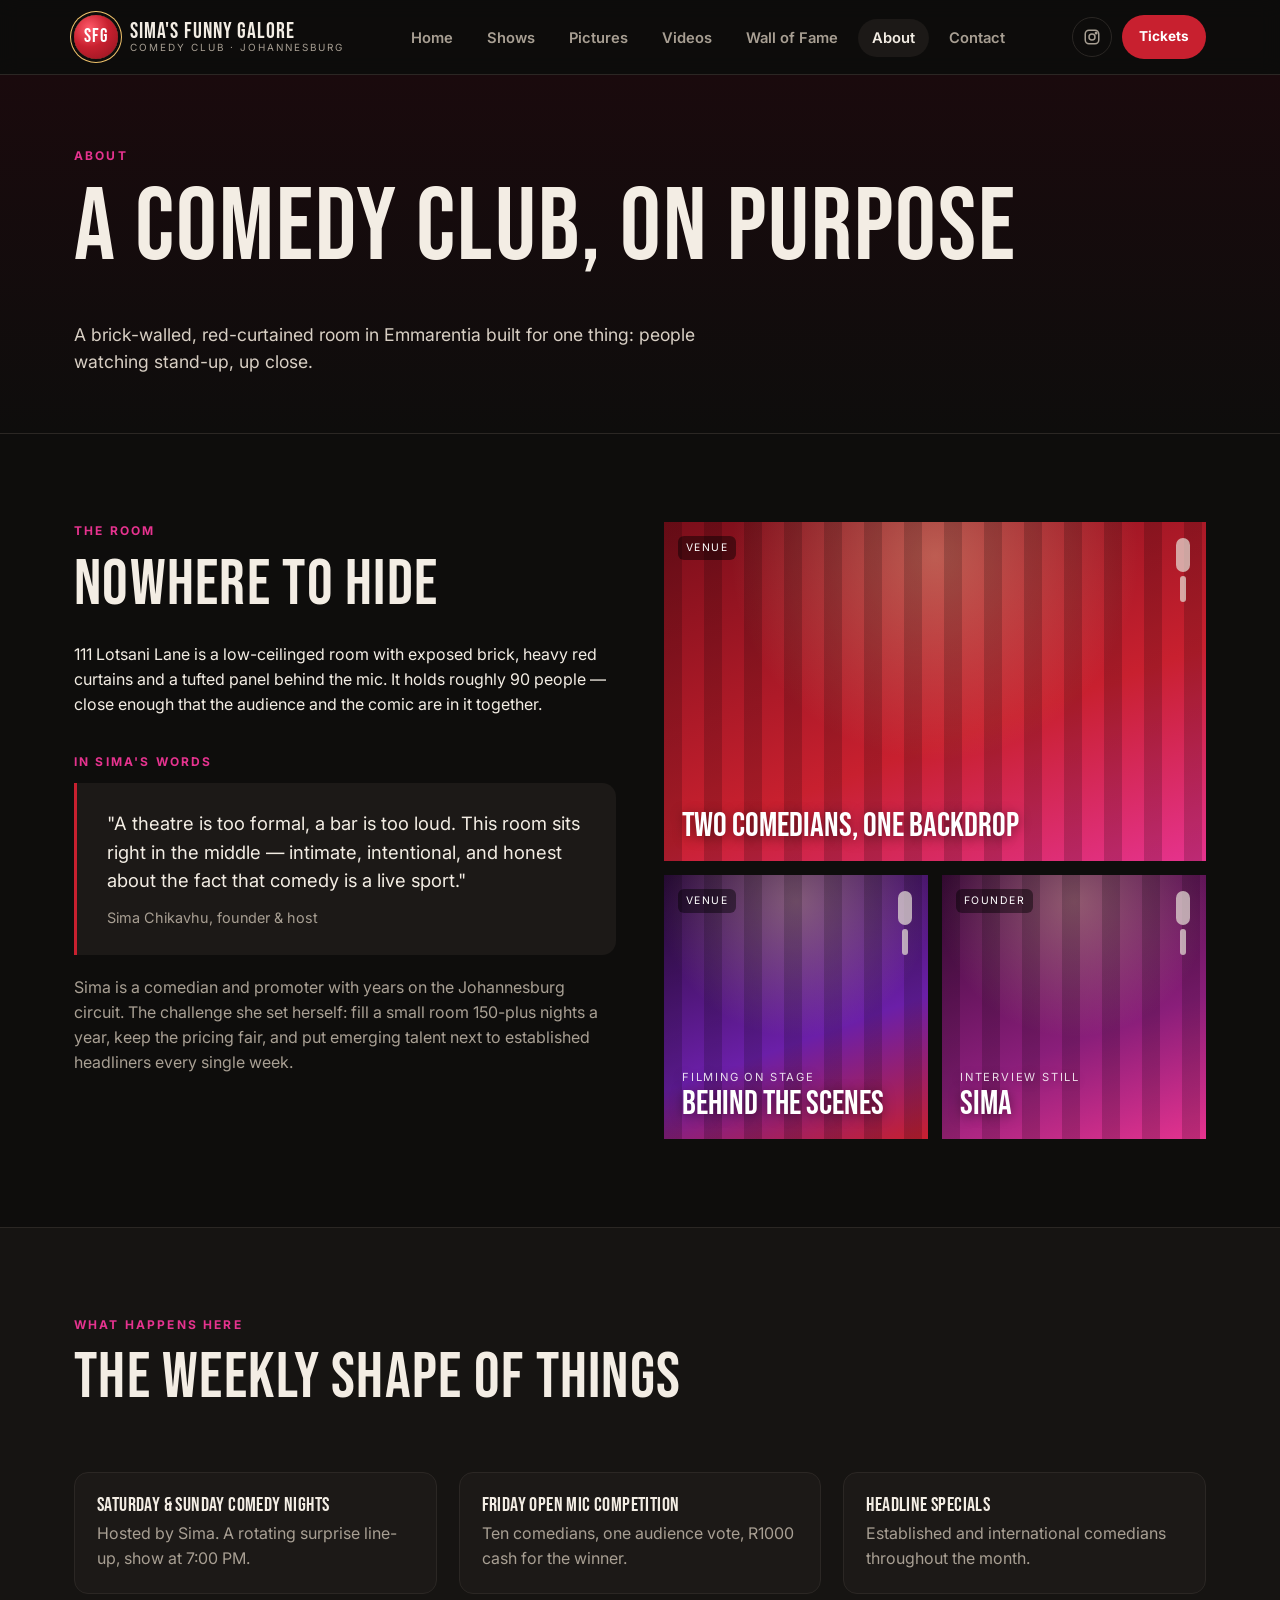
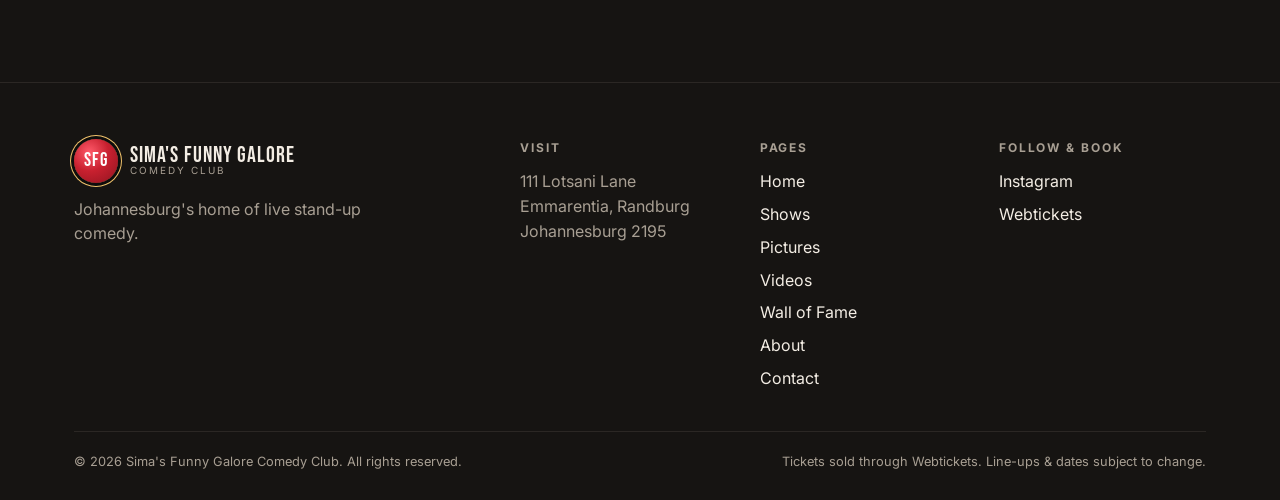
==== about.html @ 98b1e271 "Add About page for Sima's Funny Galore Comedy Club This file contains the HTML structure for the Abo" ====
<!doctype html>
<html lang="en">
<head>
<meta charset="utf-8">
<meta name="viewport" content="width=device-width,initial-scale=1">
<title>About — Funny Galore</title>
<meta name="description" content="The story of Sima&#x27;s Funny Galore Comedy Club in Emmarentia, Johannesburg.">
<meta name="theme-color" content="#0e0d0c">
<link rel="preconnect" href="https://fonts.googleapis.com">
<link href="https://fonts.googleapis.com/css2?family=Bebas+Neue&family=Inter:wght@400;600;700&display=swap" rel="stylesheet">
<link rel="stylesheet" href="styles.css">
<link rel="icon" href="favicon.svg" type="image/svg+xml">
</head>
<body>
<header class="site-header">
  <div class="wrap">
    <a class="brand" href="index.html"><span class="badge">SFG</span><span>Sima's Funny Galore<small>Comedy Club · Johannesburg</small></span></a>
    <nav class="main" id="nav"><ul><li><a href="index.html">Home</a></li><li><a href="shows.html">Shows</a></li><li><a href="pictures.html">Pictures</a></li><li><a href="videos.html">Videos</a></li><li><a href="wall-of-fame.html">Wall of Fame</a></li><li><a href="about.html" class=active>About</a></li><li><a href="contact.html">Contact</a></li></ul></nav>
    <div class="header-actions">
      <a class="icon-btn hide-mobile" href="https://www.instagram.com/simasfunnygalorecomedyclub/" target="_blank" rel="noopener" aria-label="Instagram">
        <svg width="18" height="18" viewBox="0 0 24 24" fill="none" stroke="currentColor" stroke-width="2"><rect x="3" y="3" width="18" height="18" rx="5"/><circle cx="12" cy="12" r="4"/><circle cx="17.5" cy="6.5" r="1" fill="currentColor"/></svg>
      </a>
      <a class="btn btn-red btn-sm" href="https://www.webtickets.co.za/" target="_blank" rel="noopener">Tickets</a>
      <button class="menu-toggle" aria-label="Menu" onclick="document.getElementById('nav').classList.toggle('open')">☰</button>
    </div>
  </div>
</header>
<main>
<div class="page-hero"><div class="wrap"><div class="eyebrow">About</div><h1>A comedy club, on purpose</h1><p>A brick-walled, red-curtained room in Emmarentia built for one thing: people watching stand-up, up close.</p></div></div>
<section>
  <div class="wrap two">
    <div>
      <div class="eyebrow">The room</div>
      <h2>Nowhere to hide</h2>
      <p>111 Lotsani Lane is a low-ceilinged room with exposed brick, heavy red curtains and a tufted panel behind the mic. It holds roughly 90 people — close enough that the audience and the comic are in it together.</p>
      <div class="eyebrow" style="margin-top:36px">In Sima's words</div>
      <blockquote>"A theatre is too formal, a bar is too loud. This room sits right in the middle — intimate, intentional, and honest about the fact that comedy is a live sport."<cite>Sima Chikavhu, founder &amp; host</cite></blockquote>
      <p class="muted" style="margin-top:20px">Sima is a comedian and promoter with years on the Johannesburg circuit. The challenge she set herself: fill a small room 150-plus nights a year, keep the pricing fair, and put emerging talent next to established headliners every single week.</p>
    </div>
    <div class="photo-stack">
      <div class="ph wide" style="--c1:#7a0e1a;--c2:#c8202f;--c3:#e6338f"><span class=tag>Venue</span><span class="mic"></span><div class="label">Two comedians, one backdrop</div></div>
      <div class="ph square" style="--c1:#2b0b3b;--c2:#6b1fa8;--c3:#c8202f"><span class=tag>Venue</span><span class="mic"></span><div class="label"><small>Filming on stage</small>Behind the scenes</div></div>
      <div class="ph square" style="--c1:#3b0a3a;--c2:#8a1e7a;--c3:#e6338f"><span class=tag>Founder</span><span class="mic"></span><div class="label"><small>Interview still</small>Sima</div></div>
    </div>
  </div>
</section>
<section style="background:var(--bg2);border-top:1px solid var(--line)">
  <div class="wrap">
    <div class="section-head"><div><div class="eyebrow">What happens here</div><h2>The weekly shape of things</h2></div></div>
    <div class="grid grid-3">
      <div class="info"><h3>Saturday &amp; Sunday Comedy Nights</h3><p>Hosted by Sima. A rotating surprise line-up, show at 7:00 PM.</p></div>
      <div class="info"><h3>Friday Open Mic Competition</h3><p>Ten comedians, one audience vote, R1000 cash for the winner.</p></div>
      <div class="info"><h3>Headline specials</h3><p>Established and international comedians throughout the month.</p></div>
    </div>
  </div>
</section>

</main>
<footer>
  <div class="wrap">
    <div class="foot-grid">
      <div>
        <a class="brand" href="index.html"><span class="badge">SFG</span><span>Sima's Funny Galore<small>Comedy Club</small></span></a>
        <p class="muted" style="margin-top:14px;max-width:340px">Johannesburg's home of live stand-up comedy.</p>
      </div>
      <div><h4>Visit</h4><p class="muted">111 Lotsani Lane<br>Emmarentia, Randburg<br>Johannesburg 2195</p></div>
      <div><h4>Pages</h4><ul><li><a href="index.html">Home</a></li><li><a href="shows.html">Shows</a></li><li><a href="pictures.html">Pictures</a></li><li><a href="videos.html">Videos</a></li><li><a href="wall-of-fame.html">Wall of Fame</a></li><li><a href="about.html">About</a></li><li><a href="contact.html">Contact</a></li></ul></div>
      <div><h4>Follow &amp; Book</h4><ul>
        <li><a href="https://www.instagram.com/simasfunnygalorecomedyclub/" target="_blank" rel="noopener">Instagram</a></li>
        <li><a href="https://www.webtickets.co.za/" target="_blank" rel="noopener">Webtickets</a></li>
      </ul></div>
    </div>
    <div class="foot-bottom">
      <span>© 2026 Sima's Funny Galore Comedy Club. All rights reserved.</span>
      <span>Tickets sold through Webtickets. Line-ups &amp; dates subject to change.</span>
    </div>
  </div>
</footer>
</body>
</html>
---- styles.css ----
:root{
  --bg:#0e0d0c;--bg2:#161412;--card:#1c1917;--line:#2b2724;
  --text:#f3ede4;--muted:#a89f93;--red:#c8202f;--red2:#8f1420;--magenta:#e6338f;--gold:#f0c26b;
  --radius:16px;--max:1180px;
}
*{box-sizing:border-box}
html{scroll-behavior:smooth}
body{margin:0;background:var(--bg);color:var(--text);font-family:Inter,system-ui,-apple-system,"Segoe UI",Roboto,sans-serif;line-height:1.55;-webkit-font-smoothing:antialiased}
a{color:inherit;text-decoration:none}
img{max-width:100%;display:block}
h1,h2,h3{font-family:"Bebas Neue","Oswald",Impact,"Arial Narrow",sans-serif;letter-spacing:.02em;line-height:1;margin:0 0 .4em;font-weight:400}
h1{font-size:clamp(3rem,8vw,6.5rem)}
h2{font-size:clamp(2.2rem,5vw,4rem)}
h3{font-size:1.7rem}
p{margin:0 0 1em}
.wrap{max-width:var(--max);margin:0 auto;padding:0 24px}
.eyebrow{color:var(--magenta);text-transform:uppercase;letter-spacing:.18em;font-size:.75rem;font-weight:700;margin-bottom:12px}
.muted{color:var(--muted)}
.btn{display:inline-flex;align-items:center;gap:8px;padding:14px 22px;border-radius:999px;font-weight:700;font-size:.95rem;border:1px solid transparent;transition:.2s;cursor:pointer}
.btn-red{background:var(--red);color:#fff}
.btn-red:hover{background:#e0303f;transform:translateY(-1px)}
.btn-ghost{border-color:#5a5048;color:var(--text)}
.btn-ghost:hover{border-color:var(--text)}
.btn-sm{padding:10px 16px;font-size:.85rem}

/* header */
.site-header{position:sticky;top:0;z-index:50;background:rgba(14,13,12,.85);backdrop-filter:blur(10px);border-bottom:1px solid var(--line)}
.site-header .wrap{display:flex;align-items:center;justify-content:space-between;height:74px;gap:16px}
.brand{display:flex;align-items:center;gap:12px;font-family:"Bebas Neue","Oswald",Impact,sans-serif;font-size:1.35rem;letter-spacing:.04em;line-height:1}
.brand small{display:block;font-family:Inter,sans-serif;font-size:.62rem;letter-spacing:.2em;color:var(--muted);text-transform:uppercase}
.badge{width:44px;height:44px;border-radius:50%;background:radial-gradient(circle at 35% 30%,#ff5a6a,var(--red) 45%,var(--red2) 100%);display:grid;place-items:center;font-family:"Bebas Neue",Impact,sans-serif;font-size:1.2rem;color:#fff;box-shadow:0 0 0 3px var(--bg),0 0 0 4px var(--gold);flex:none}
nav.main ul{display:flex;gap:6px;list-style:none;margin:0;padding:0}
nav.main a{padding:10px 14px;border-radius:999px;font-size:.92rem;color:var(--muted);font-weight:600}
nav.main a:hover,nav.main a.active{color:var(--text);background:var(--card)}
.header-actions{display:flex;align-items:center;gap:10px}
.icon-btn{width:40px;height:40px;border-radius:50%;border:1px solid var(--line);display:grid;place-items:center;color:var(--muted)}
.icon-btn:hover{color:var(--text);border-color:var(--text)}
.menu-toggle{display:none;background:none;border:1px solid var(--line);color:var(--text);border-radius:10px;padding:8px 10px;font-size:1.1rem}
@media(max-width:960px){
  nav.main{display:none;position:absolute;left:0;right:0;top:74px;background:var(--bg);border-bottom:1px solid var(--line);padding:12px 24px 20px}
  nav.main.open{display:block}
  nav.main ul{flex-direction:column}
  .menu-toggle{display:block}
  .hide-mobile{display:none}
}

/* hero */
.hero{position:relative;min-height:88vh;display:flex;align-items:flex-end;overflow:hidden;border-bottom:1px solid var(--line)}
.hero .wrap{position:relative;z-index:2;padding-top:80px;padding-bottom:80px}
.hero p.lead{font-size:1.2rem;max-width:640px;color:#e3dbd0}
.hero-actions{display:flex;gap:12px;flex-wrap:wrap;margin-top:24px}
.curtain{position:absolute;inset:0;z-index:0;
  background:
   linear-gradient(180deg,rgba(14,13,12,.15) 0%,rgba(14,13,12,.55) 55%,var(--bg) 100%),
   repeating-linear-gradient(90deg,#a3111f 0 34px,#6b0b16 34px 62px,#c11a2a 62px 96px,#7a0e1a 96px 120px);
}
.curtain:after{content:"";position:absolute;inset:0;background:radial-gradient(ellipse at 50% 20%,rgba(255,220,160,.28),transparent 55%)}
.stage-floor{position:absolute;left:0;right:0;bottom:0;height:34%;z-index:1;background:linear-gradient(180deg,transparent,rgba(14,13,12,.9))}
.spot{position:absolute;z-index:1;width:520px;height:520px;border-radius:50%;background:radial-gradient(circle,rgba(255,235,190,.35),transparent 60%);top:-120px;left:50%;transform:translateX(-50%)}

/* sections */
section{padding:88px 0}
section.tight{padding:56px 0}
.section-head{display:flex;justify-content:space-between;align-items:flex-end;gap:24px;margin-bottom:36px;flex-wrap:wrap}
.section-head p{max-width:560px;margin:0}
.grid{display:grid;gap:22px}
.grid-2{grid-template-columns:repeat(2,1fr)}
.grid-3{grid-template-columns:repeat(3,1fr)}
.grid-4{grid-template-columns:repeat(4,1fr)}
@media(max-width:900px){.grid-3,.grid-4{grid-template-columns:repeat(2,1fr)}}
@media(max-width:600px){.grid-2,.grid-3,.grid-4{grid-template-columns:1fr}}

.card{background:var(--card);border:1px solid var(--line);border-radius:var(--radius);overflow:hidden;display:flex;flex-direction:column;transition:.2s}
.card:hover{transform:translateY(-3px);border-color:#3d3631}
.card .body{padding:20px}
.card h3{margin-bottom:6px}
.meta{display:flex;flex-wrap:wrap;gap:10px 16px;font-size:.85rem;color:var(--muted);margin:8px 0 14px}
.meta b{color:var(--gold);font-weight:700}
.price{display:inline-block;background:var(--bg);border:1px solid var(--line);border-radius:8px;padding:3px 9px;font-weight:700;color:var(--text)}
.pill{display:inline-block;padding:4px 10px;border-radius:999px;background:var(--red2);color:#fff;font-size:.7rem;font-weight:700;letter-spacing:.12em;text-transform:uppercase}
.pill.magenta{background:var(--magenta)}
.pill.grey{background:#3a3431;color:#ddd}

/* placeholder art */
.ph{position:relative;aspect-ratio:4/5;display:flex;align-items:flex-end;padding:18px;color:#fff;overflow:hidden;
  background:linear-gradient(160deg,var(--c1,#7a0e1a),var(--c2,#c8202f) 60%,var(--c3,#e6338f))}
.ph.wide{aspect-ratio:16/10}
.ph.square{aspect-ratio:1}
.ph:before{content:"";position:absolute;inset:0;background:
  repeating-linear-gradient(90deg,rgba(0,0,0,.18) 0 18px,transparent 18px 40px),
  radial-gradient(circle at 50% 10%,rgba(255,225,170,.35),transparent 50%)}
.ph .label{position:relative;font-family:"Bebas Neue",Impact,sans-serif;font-size:2.1rem;line-height:.95;text-shadow:0 2px 12px rgba(0,0,0,.5)}
.ph .label small{display:block;font-family:Inter,sans-serif;font-size:.7rem;letter-spacing:.16em;text-transform:uppercase;opacity:.85;margin-bottom:6px}
.ph .tag{position:absolute;top:14px;left:14px;font-size:.65rem;letter-spacing:.14em;text-transform:uppercase;background:rgba(0,0,0,.45);padding:4px 8px;border-radius:6px}
.ph .mic{position:absolute;right:16px;top:16px;width:14px;height:34px;border-radius:7px;background:#e8e2d8;box-shadow:0 34px 0 -4px #e8e2d8;opacity:.7}

/* residency rows */
.residency{display:grid;grid-template-columns:1.1fr 1fr;gap:40px;align-items:center}
@media(max-width:900px){.residency{grid-template-columns:1fr}}
.residency-list{display:flex;flex-direction:column;gap:14px}
.res{display:grid;grid-template-columns:70px 1fr auto;gap:18px;align-items:center;padding:18px 20px;border:1px solid var(--line);border-radius:14px;background:var(--card)}
.res .day{font-family:"Bebas Neue",Impact,sans-serif;font-size:1.6rem;color:var(--magenta);line-height:1}
.res .day span{display:block;font-family:Inter,sans-serif;font-size:.65rem;letter-spacing:.14em;color:var(--muted)}
.res h3{font-size:1.35rem;margin-bottom:2px}
@media(max-width:600px){.res{grid-template-columns:60px 1fr}.res .btn{grid-column:2}}

/* story */
.story{display:grid;grid-template-columns:1fr 1fr;gap:48px;align-items:center}
@media(max-width:900px){.story{grid-template-columns:1fr}}
.photo-stack{display:grid;grid-template-columns:1fr 1fr;gap:14px}
.photo-stack .ph:first-child{grid-column:1/-1}

/* gallery */
.gallery{display:grid;grid-template-columns:repeat(4,1fr);gap:14px}
.gallery .ph{aspect-ratio:1;border-radius:12px}
.gallery .tall{grid-row:span 2}.gallery .tall.ph{aspect-ratio:auto}
.gallery .widecell{grid-column:span 2}.gallery .widecell.ph{aspect-ratio:auto}
@media(max-width:900px){.gallery{grid-template-columns:repeat(2,1fr)}}
.filters{display:flex;gap:8px;flex-wrap:wrap;margin-bottom:28px}
.filters button{background:var(--card);border:1px solid var(--line);color:var(--muted);padding:8px 16px;border-radius:999px;font-weight:600;cursor:pointer}
.filters button.active,.filters button:hover{color:var(--text);border-color:var(--magenta)}

/* videos */
.video{background:var(--card);border:1px solid var(--line);border-radius:var(--radius);overflow:hidden}
.video .frame{aspect-ratio:16/9;background:#000;position:relative}
.video .frame iframe{position:absolute;inset:0;width:100%;height:100%;border:0}
.video .frame .play{position:absolute;inset:0;display:grid;place-items:center;background:linear-gradient(160deg,#2a1114,#5c0d18 60%,#8f1420)}
.video .frame .play span{width:72px;height:72px;border-radius:50%;background:rgba(255,255,255,.92);display:grid;place-items:center;color:var(--red);font-size:1.6rem;padding-left:6px}
.video .body{padding:16px 18px}
.video h3{font-size:1.3rem;margin-bottom:4px}

/* wall of fame */
.fame{text-align:center}
.fame .ph{aspect-ratio:1;border-radius:50%;padding:0;justify-content:center;align-items:center;margin:0 auto 14px;width:100%;max-width:220px}
.fame .ph:before{display:none}
.fame .initials{font-family:"Bebas Neue",Impact,sans-serif;font-size:3.4rem;text-shadow:0 2px 10px rgba(0,0,0,.4)}
.fame h3{font-size:1.4rem;margin-bottom:2px}

/* about / contact */
.two{display:grid;grid-template-columns:1fr 1fr;gap:48px;align-items:start}
@media(max-width:900px){.two{grid-template-columns:1fr}}
.info-list{display:grid;gap:14px}
.info{padding:22px;border:1px solid var(--line);border-radius:14px;background:var(--card)}
.info h3{font-size:1.25rem;margin-bottom:6px}
.info p{margin:0;color:var(--muted)}
.info a.link{color:var(--magenta);font-weight:600}
.map{border-radius:var(--radius);overflow:hidden;border:1px solid var(--line);aspect-ratio:4/3;background:var(--card)}
.map iframe{width:100%;height:100%;border:0;filter:grayscale(.3) contrast(1.05)}
form.contact{display:grid;gap:14px}
form.contact label{display:grid;gap:6px;font-size:.85rem;color:var(--muted);font-weight:600}
form.contact input,form.contact textarea,form.contact select{background:var(--bg);border:1px solid var(--line);color:var(--text);padding:12px 14px;border-radius:10px;font:inherit}
form.contact input:focus,form.contact textarea:focus{outline:none;border-color:var(--magenta)}
.notice{border-left:3px solid var(--magenta);padding:14px 18px;background:var(--card);border-radius:0 12px 12px 0;color:var(--muted)}
ul.checks{list-style:none;padding:0;margin:0;display:grid;gap:10px}
ul.checks li{padding-left:26px;position:relative;color:var(--muted)}
ul.checks li:before{content:"✓";position:absolute;left:0;color:var(--magenta);font-weight:700}
blockquote{margin:0;padding:26px 30px;border-left:3px solid var(--red);background:var(--card);border-radius:0 14px 14px 0;font-size:1.15rem}
blockquote cite{display:block;margin-top:12px;font-style:normal;color:var(--muted);font-size:.9rem}

/* page hero (inner pages) */
.page-hero{padding:72px 0 40px;border-bottom:1px solid var(--line);background:linear-gradient(180deg,#1a0a0d,var(--bg))}
.page-hero p{max-width:640px;font-size:1.1rem;color:#d8cfc4}

/* CTA band */
.band{background:linear-gradient(90deg,var(--red2),var(--red) 60%,var(--magenta));padding:64px 0;text-align:center}
.band h2{color:#fff}
.band p{color:#ffe1e8;max-width:600px;margin:0 auto 24px}
.band .btn-ghost{border-color:#fff;color:#fff}

/* footer */
footer{border-top:1px solid var(--line);padding:56px 0 28px;background:var(--bg2)}
.foot-grid{display:grid;grid-template-columns:2fr 1fr 1fr 1fr;gap:32px}
@media(max-width:900px){.foot-grid{grid-template-columns:1fr 1fr}}
@media(max-width:600px){.foot-grid{grid-template-columns:1fr}}
footer h4{margin:0 0 12px;font-size:.75rem;letter-spacing:.16em;text-transform:uppercase;color:var(--muted)}
footer ul{list-style:none;margin:0;padding:0;display:grid;gap:8px}
footer a:hover{color:var(--magenta)}
.foot-bottom{margin-top:40px;padding-top:20px;border-top:1px solid var(--line);display:flex;justify-content:space-between;gap:12px;flex-wrap:wrap;font-size:.8rem;color:var(--muted)}
.sr{position:absolute;width:1px;height:1px;overflow:hidden;clip:rect(0 0 0 0)}
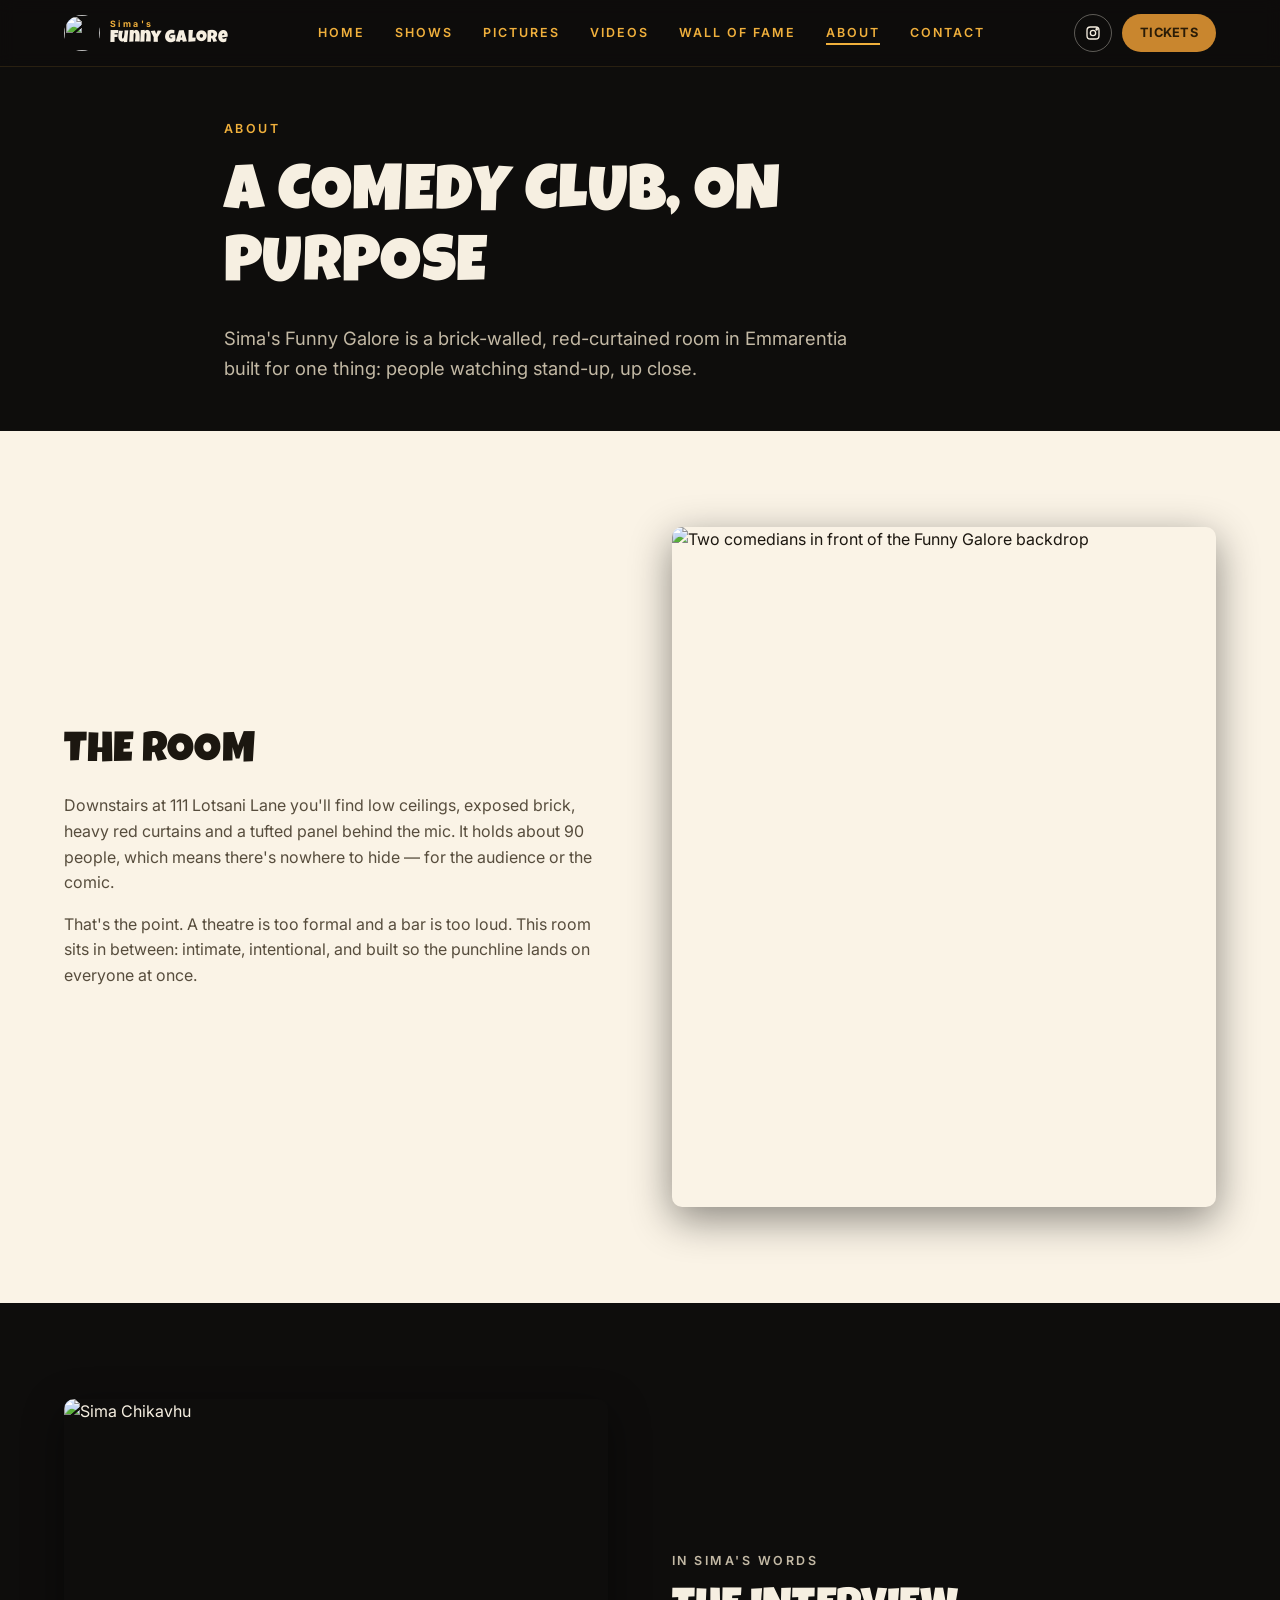
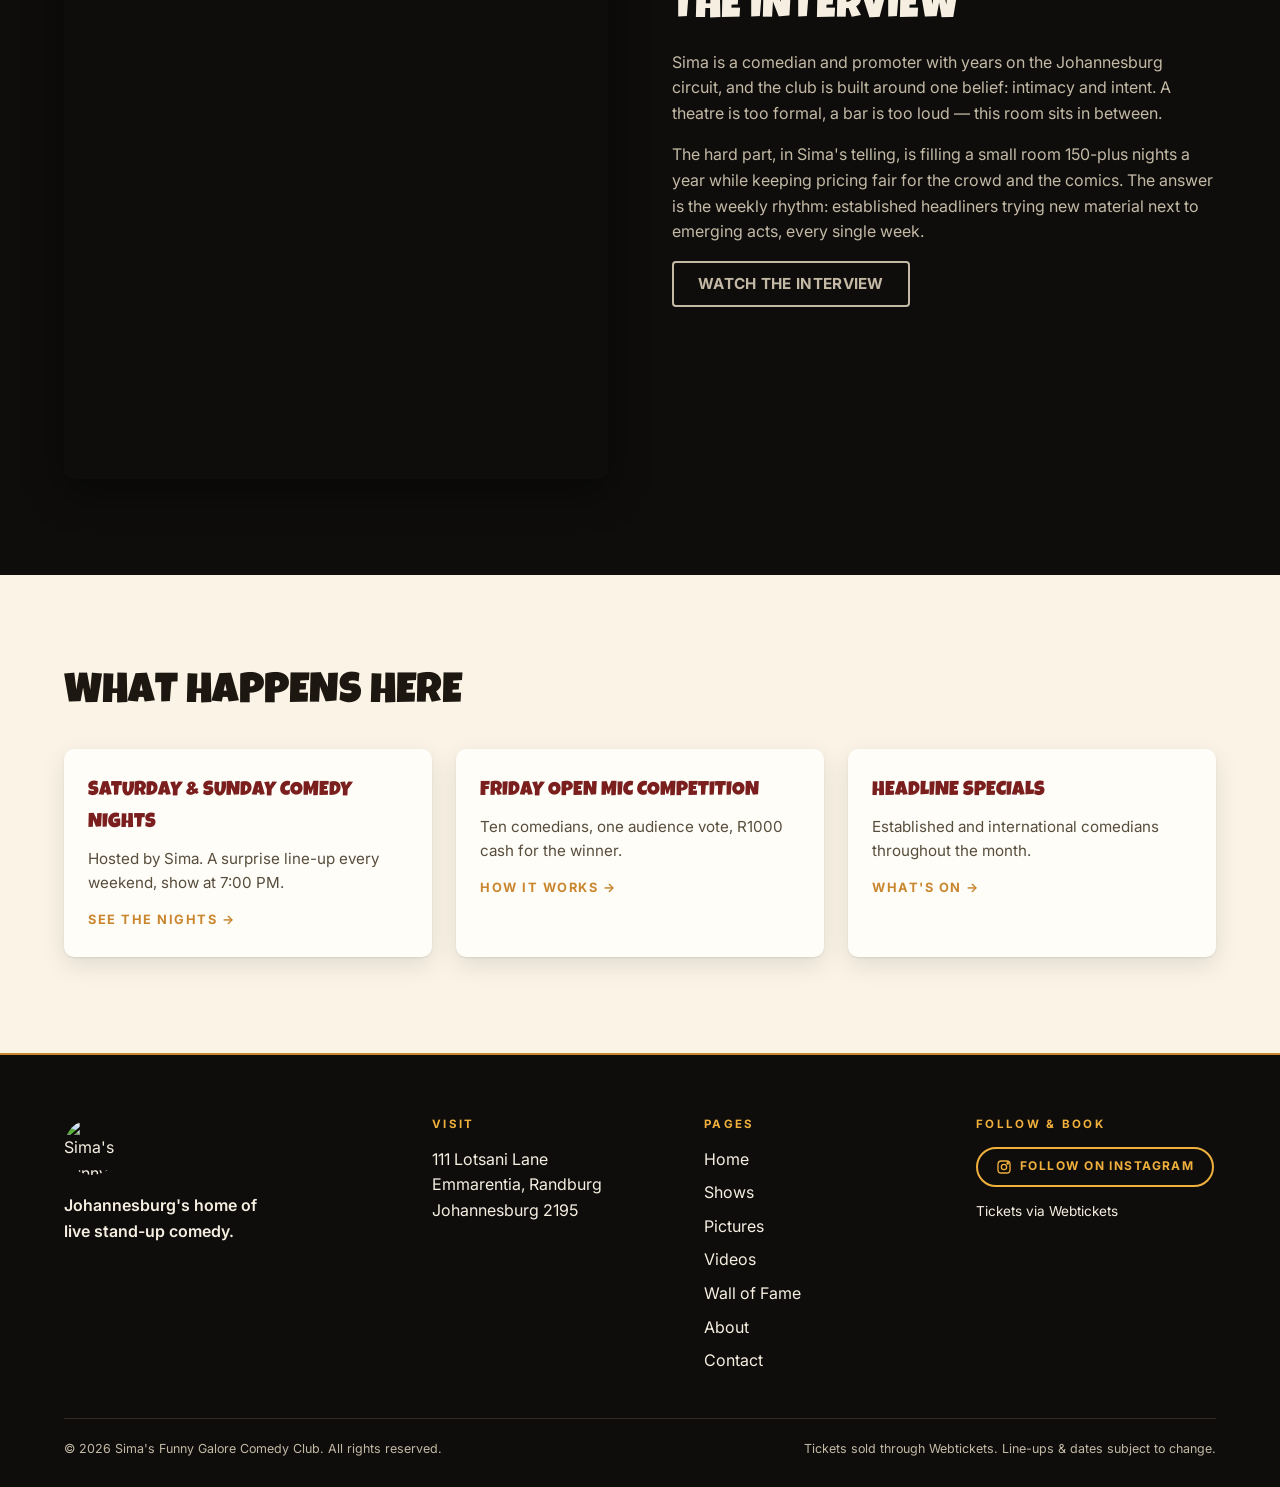
==== commit afb842b7: "Update about.html" ====
--- a/about.html
+++ b/about.html
@@ -4,77 +4,70 @@
 <meta charset="utf-8">
 <meta name="viewport" content="width=device-width,initial-scale=1">
 <title>About — Funny Galore</title>
-<meta name="description" content="The story of Sima&#x27;s Funny Galore Comedy Club in Emmarentia, Johannesburg.">
+<meta name="description" content="The story of Sima's Funny Galore Comedy Club, Emmarentia, Johannesburg.">
 <meta name="theme-color" content="#0e0d0c">
-<link rel="preconnect" href="https://fonts.googleapis.com">
-<link href="https://fonts.googleapis.com/css2?family=Bebas+Neue&family=Inter:wght@400;600;700&display=swap" rel="stylesheet">
+<link rel="icon" href="https://magenta-marten-362724.hostingersite.com/_astro/logo-badge.Dc95VE8l_Z24cxw.webp">
+<link rel="preconnect" href="https://fonts.googleapis.com"><link rel="preconnect" href="https://fonts.gstatic.com" crossorigin>
+<link href="https://fonts.googleapis.com/css2?family=Luckiest+Guy&family=Playfair+Display:ital,wght@0,600;0,700;1,600&family=Inter:wght@400;600;700&display=swap" rel="stylesheet">
 <link rel="stylesheet" href="styles.css">
-<link rel="icon" href="favicon.svg" type="image/svg+xml">
 </head>
 <body>
-<header class="site-header">
-  <div class="wrap">
-    <a class="brand" href="index.html"><span class="badge">SFG</span><span>Sima's Funny Galore<small>Comedy Club · Johannesburg</small></span></a>
-    <nav class="main" id="nav"><ul><li><a href="index.html">Home</a></li><li><a href="shows.html">Shows</a></li><li><a href="pictures.html">Pictures</a></li><li><a href="videos.html">Videos</a></li><li><a href="wall-of-fame.html">Wall of Fame</a></li><li><a href="about.html" class=active>About</a></li><li><a href="contact.html">Contact</a></li></ul></nav>
-    <div class="header-actions">
-      <a class="icon-btn hide-mobile" href="https://www.instagram.com/simasfunnygalorecomedyclub/" target="_blank" rel="noopener" aria-label="Instagram">
-        <svg width="18" height="18" viewBox="0 0 24 24" fill="none" stroke="currentColor" stroke-width="2"><rect x="3" y="3" width="18" height="18" rx="5"/><circle cx="12" cy="12" r="4"/><circle cx="17.5" cy="6.5" r="1" fill="currentColor"/></svg>
-      </a>
-      <a class="btn btn-red btn-sm" href="https://www.webtickets.co.za/" target="_blank" rel="noopener">Tickets</a>
-      <button class="menu-toggle" aria-label="Menu" onclick="document.getElementById('nav').classList.toggle('open')">☰</button>
+<header class="site-nav">
+  <div class="site-nav__bar container">
+    <a class="brand" href="index.html" aria-label="Sima's Funny Galore Comedy Club"><img src="https://magenta-marten-362724.hostingersite.com/_astro/logo-badge.Dc95VE8l_Z24cxw.webp" alt=""><span class="brand__word"><small>Sima's</small>Funny Galore</span></a>
+    <nav aria-label="Main"><ul class="site-nav__links"><li><a href="index.html">Home</a></li><li><a href="shows.html">Shows</a></li><li><a href="pictures.html">Pictures</a></li><li><a href="videos.html">Videos</a></li><li><a href="wall-of-fame.html">Wall of Fame</a></li><li><a href="about.html" aria-current=page>About</a></li><li><a href="contact.html">Contact</a></li></ul></nav>
+    <div class="site-nav__actions">
+      <a class="icon-btn" href="https://www.instagram.com/simasfunnygalorecomedyclub/" target="_blank" rel="noopener" aria-label="Instagram"><svg width="16" height="16" viewBox="0 0 24 24" fill="none" stroke="currentColor" stroke-width="2"><rect x="3" y="3" width="18" height="18" rx="5"/><circle cx="12" cy="12" r="4"/><circle cx="17.5" cy="6.5" r="1" fill="currentColor"/></svg></a>
+      <a class="btn btn--pill btn--sm" href="https://www.webtickets.co.za/" target="_blank" rel="noopener">Tickets</a>
+      <button class="site-nav__burger" aria-label="Menu" aria-expanded="false" onclick="const o=document.getElementById('ov');o.classList.toggle('is-open');this.setAttribute('aria-expanded',o.classList.contains('is-open'))"><span></span><span></span><span></span></button>
     </div>
   </div>
+  <div class="site-nav__overlay" id="ov"><a href="index.html">Home</a><a href="shows.html">Shows</a><a href="pictures.html">Pictures</a><a href="videos.html">Videos</a><a href="wall-of-fame.html">Wall of Fame</a><a href="about.html" aria-current=page>About</a><a href="contact.html">Contact</a><a class="btn" href="https://www.webtickets.co.za/" target="_blank" rel="noopener" style="border:0">Buy Tickets</a><a href="https://www.instagram.com/simasfunnygalorecomedyclub/" target="_blank" rel="noopener" style="border:0;font:600 .9rem/1 var(--f-body);text-transform:none;color:var(--gold)">@simasfunnygalorecomedyclub</a></div>
 </header>
 <main>
-<div class="page-hero"><div class="wrap"><div class="eyebrow">About</div><h1>A comedy club, on purpose</h1><p>A brick-walled, red-curtained room in Emmarentia built for one thing: people watching stand-up, up close.</p></div></div>
-<section>
-  <div class="wrap two">
-    <div>
-      <div class="eyebrow">The room</div>
-      <h2>Nowhere to hide</h2>
-      <p>111 Lotsani Lane is a low-ceilinged room with exposed brick, heavy red curtains and a tufted panel behind the mic. It holds roughly 90 people — close enough that the audience and the comic are in it together.</p>
-      <div class="eyebrow" style="margin-top:36px">In Sima's words</div>
-      <blockquote>"A theatre is too formal, a bar is too loud. This room sits right in the middle — intimate, intentional, and honest about the fact that comedy is a live sport."<cite>Sima Chikavhu, founder &amp; host</cite></blockquote>
-      <p class="muted" style="margin-top:20px">Sima is a comedian and promoter with years on the Johannesburg circuit. The challenge she set herself: fill a small room 150-plus nights a year, keep the pricing fair, and put emerging talent next to established headliners every single week.</p>
-    </div>
-    <div class="photo-stack">
-      <div class="ph wide" style="--c1:#7a0e1a;--c2:#c8202f;--c3:#e6338f"><span class=tag>Venue</span><span class="mic"></span><div class="label">Two comedians, one backdrop</div></div>
-      <div class="ph square" style="--c1:#2b0b3b;--c2:#6b1fa8;--c3:#c8202f"><span class=tag>Venue</span><span class="mic"></span><div class="label"><small>Filming on stage</small>Behind the scenes</div></div>
-      <div class="ph square" style="--c1:#3b0a3a;--c2:#8a1e7a;--c3:#e6338f"><span class=tag>Founder</span><span class="mic"></span><div class="label"><small>Interview still</small>Sima</div></div>
-    </div>
+<section class="page-head on-char"><div class="container container--narrow"><p class="eyebrow">About</p><h1 class="display fx-split">A comedy club, on purpose</h1><p class="lead">Sima's Funny Galore is a brick-walled, red-curtained room in Emmarentia built for one thing: people watching stand-up, up close.</p></div></section>
+<section class="section on-cream">
+  <div class="container split">
+    <div><h2 class="display fx-split">The room</h2>
+      <p>Downstairs at 111 Lotsani Lane you'll find low ceilings, exposed brick, heavy red curtains and a tufted panel behind the mic. It holds about 90 people, which means there's nowhere to hide — for the audience or the comic.</p>
+      <p>That's the point. A theatre is too formal and a bar is too loud. This room sits in between: intimate, intentional, and built so the punchline lands on everyone at once.</p></div>
+    <div class="photo"><img src="https://magenta-marten-362724.hostingersite.com/_astro/photo_venue_two-comedians-backdrop.BqZZn9Xm_27gCMJ.webp" alt="Two comedians in front of the Funny Galore backdrop" loading="lazy"></div>
   </div>
 </section>
-<section style="background:var(--bg2);border-top:1px solid var(--line)">
-  <div class="wrap">
-    <div class="section-head"><div><div class="eyebrow">What happens here</div><h2>The weekly shape of things</h2></div></div>
-    <div class="grid grid-3">
-      <div class="info"><h3>Saturday &amp; Sunday Comedy Nights</h3><p>Hosted by Sima. A rotating surprise line-up, show at 7:00 PM.</p></div>
-      <div class="info"><h3>Friday Open Mic Competition</h3><p>Ten comedians, one audience vote, R1000 cash for the winner.</p></div>
-      <div class="info"><h3>Headline specials</h3><p>Established and international comedians throughout the month.</p></div>
-    </div>
+<section class="section on-char">
+  <div class="container split">
+    <div class="photo"><img src="https://magenta-marten-362724.hostingersite.com/_astro/photo_sima-interview_v2.BwbvVrAA_19T98S.webp" alt="Sima Chikavhu" loading="lazy"></div>
+    <div><p class="eyebrow">In Sima's words</p><h2 class="display fx-split">The interview</h2>
+      <p>Sima is a comedian and promoter with years on the Johannesburg circuit, and the club is built around one belief: intimacy and intent. A theatre is too formal, a bar is too loud — this room sits in between.</p>
+      <p>The hard part, in Sima's telling, is filling a small room 150-plus nights a year while keeping pricing fair for the crowd and the comics. The answer is the weekly rhythm: established headliners trying new material next to emerging acts, every single week.</p>
+      <p style="margin-top:8px"><a class="btn btn--ghost" href="videos.html"><span>Watch the interview</span></a></p></div>
   </div>
 </section>
-
+<section class="section on-cream">
+  <div class="container"><h2 class="display fx-split" style="margin-bottom:32px">What happens here</h2>
+    <div class="info-grid">
+      <div class="info"><h3>Saturday &amp; Sunday Comedy Nights</h3><p>Hosted by Sima. A surprise line-up every weekend, show at 7:00 PM.</p><a class="link" href="shows.html#weekly">See the nights →</a></div>
+      <div class="info"><h3>Friday Open Mic Competition</h3><p>Ten comedians, one audience vote, R1000 cash for the winner.</p><a class="link" href="shows.html#weekly">How it works →</a></div>
+      <div class="info"><h3>Headline specials</h3><p>Established and international comedians throughout the month.</p><a class="link" href="shows.html">What's on →</a></div>
+    </div></div>
+</section>
 </main>
-<footer>
-  <div class="wrap">
-    <div class="foot-grid">
-      <div>
-        <a class="brand" href="index.html"><span class="badge">SFG</span><span>Sima's Funny Galore<small>Comedy Club</small></span></a>
-        <p class="muted" style="margin-top:14px;max-width:340px">Johannesburg's home of live stand-up comedy.</p>
-      </div>
-      <div><h4>Visit</h4><p class="muted">111 Lotsani Lane<br>Emmarentia, Randburg<br>Johannesburg 2195</p></div>
-      <div><h4>Pages</h4><ul><li><a href="index.html">Home</a></li><li><a href="shows.html">Shows</a></li><li><a href="pictures.html">Pictures</a></li><li><a href="videos.html">Videos</a></li><li><a href="wall-of-fame.html">Wall of Fame</a></li><li><a href="about.html">About</a></li><li><a href="contact.html">Contact</a></li></ul></div>
-      <div><h4>Follow &amp; Book</h4><ul>
-        <li><a href="https://www.instagram.com/simasfunnygalorecomedyclub/" target="_blank" rel="noopener">Instagram</a></li>
-        <li><a href="https://www.webtickets.co.za/" target="_blank" rel="noopener">Webtickets</a></li>
-      </ul></div>
+<footer class="site-footer">
+  <div class="container">
+    <div class="site-footer__grid">
+      <div><img src="https://magenta-marten-362724.hostingersite.com/_astro/logo-badge.Dc95VE8l_Z24cxw.webp" alt="Sima's Funny Galore Comedy Club"><p class="site-footer__tag">Johannesburg's home of live stand-up comedy.</p></div>
+      <div><h2>Visit</h2><p>111 Lotsani Lane<br>Emmarentia, Randburg<br>Johannesburg 2195</p></div>
+      <div><h2>Pages</h2><ul><li><a href="index.html">Home</a></li><li><a href="shows.html">Shows</a></li><li><a href="pictures.html">Pictures</a></li><li><a href="videos.html">Videos</a></li><li><a href="wall-of-fame.html">Wall of Fame</a></li><li><a href="about.html">About</a></li><li><a href="contact.html">Contact</a></li></ul></div>
+      <div><h2>Follow &amp; book</h2><a class="btn btn--outline-gold" href="https://www.instagram.com/simasfunnygalorecomedyclub/" target="_blank" rel="noopener"><svg width="16" height="16" viewBox="0 0 24 24" fill="none" stroke="currentColor" stroke-width="2"><rect x="3" y="3" width="18" height="18" rx="5"/><circle cx="12" cy="12" r="4"/><circle cx="17.5" cy="6.5" r="1" fill="currentColor"/></svg> Follow on Instagram</a><p style="margin-top:14px;font-size:.85rem"><a href="https://www.webtickets.co.za/" target="_blank" rel="noopener">Tickets via Webtickets</a></p></div>
     </div>
-    <div class="foot-bottom">
-      <span>© 2026 Sima's Funny Galore Comedy Club. All rights reserved.</span>
-      <span>Tickets sold through Webtickets. Line-ups &amp; dates subject to change.</span>
-    </div>
+    <div class="site-footer__bottom"><span>© 2026 Sima's Funny Galore Comedy Club. All rights reserved.</span><span>Tickets sold through Webtickets. Line-ups &amp; dates subject to change.</span></div>
   </div>
 </footer>
+<script>
+// letter-reveal headings: split text into per-character spans, reveal on scroll
+document.querySelectorAll('.fx-split').forEach(h=>{const t=h.textContent.trim();let i=0;h.innerHTML='<span class="sr-only">'+t.replace(/</g,'&lt;')+'</span>'+t.split(' ').map(w=>'<span style="display:inline-block;white-space:nowrap" aria-hidden="true">'+[...w].map(c=>'<span class="ch" style="--i:'+(i++)+'">'+c.replace(/</g,'&lt;')+'</span>').join('')+'</span>'+(i++,'')).join(' ')});
+const io=new IntersectionObserver(es=>es.forEach(e=>{if(e.isIntersecting){e.target.classList.add('is-revealed');io.unobserve(e.target)}}),{threshold:.3});
+document.querySelectorAll('.fx-split').forEach(h=>{if(h.classList.contains('is-revealed'))return;io.observe(h)});
+</script>
 </body>
 </html>
--- a/styles.css
+++ b/styles.css
@@ -1,179 +1,259 @@
+/* Sima's Funny Galore Comedy Club — site styles */
 :root{
-  --bg:#0e0d0c;--bg2:#161412;--card:#1c1917;--line:#2b2724;
-  --text:#f3ede4;--muted:#a89f93;--red:#c8202f;--red2:#8f1420;--magenta:#e6338f;--gold:#f0c26b;
-  --radius:16px;--max:1180px;
+  --char:#0e0d0c;--char-raised:#1a1712;--char-line:#322c22;
+  --gold:#f0b03c;--gold-deep:#c9862e;--gold-ink:#2a1c07;
+  --maroon:#7a1e1e;--maroon-deep:#5c1717;
+  --cream:#faf3e6;--cream-sink:#f1e7d2;--cream-line:#e2d4b8;
+  --ink:#1c1710;--ink-soft:#574d3d;--paper-white:#fffdf8;
+  --on-dark:#f6efe1;--on-dark-soft:#c3b9a5;--focus:#ffd27a;
+  --f-display:"Luckiest Guy","Anton","Arial Narrow",system-ui,sans-serif;
+  --f-serif:"Playfair Display",Georgia,"Times New Roman",serif;
+  --f-body:"Inter",system-ui,-apple-system,"Segoe UI",Roboto,sans-serif;
+  --container:1200px;--container-narrow:880px;
+  --radius:4px;--radius-lg:10px;--nav-h:66px;
+  --shadow-card:0 1px 2px rgba(14,13,12,.08),0 8px 24px rgba(14,13,12,.1);
+  --shadow-pop:0 12px 40px rgba(0,0,0,.45);
 }
 *{box-sizing:border-box}
-html{scroll-behavior:smooth}
-body{margin:0;background:var(--bg);color:var(--text);font-family:Inter,system-ui,-apple-system,"Segoe UI",Roboto,sans-serif;line-height:1.55;-webkit-font-smoothing:antialiased}
+html{scroll-behavior:smooth;-webkit-text-size-adjust:100%}
+body{margin:0;background:var(--char);color:var(--on-dark);font-family:var(--f-body);font-size:16px;line-height:1.6;-webkit-font-smoothing:antialiased}
+img{max-width:100%;display:block}
 a{color:inherit;text-decoration:none}
-img{max-width:100%;display:block}
-h1,h2,h3{font-family:"Bebas Neue","Oswald",Impact,"Arial Narrow",sans-serif;letter-spacing:.02em;line-height:1;margin:0 0 .4em;font-weight:400}
-h1{font-size:clamp(3rem,8vw,6.5rem)}
-h2{font-size:clamp(2.2rem,5vw,4rem)}
-h3{font-size:1.7rem}
+:focus-visible{outline:2px solid var(--focus);outline-offset:3px}
+.container{max-width:var(--container);margin:0 auto;padding:0 24px}
+.container--narrow{max-width:var(--container-narrow)}
+.display{font-family:var(--f-display);text-transform:uppercase;letter-spacing:.005em;line-height:1.1;font-weight:400;margin:0}
+.serif{font-family:var(--f-serif)}
+h1.display{font-size:clamp(2.4rem,5.5vw,4rem)}
+h2.display{font-size:clamp(1.9rem,3.6vw,2.6rem)}
+.eyebrow{font:600 .78rem/1 var(--f-body);letter-spacing:.2em;text-transform:uppercase;color:var(--gold);margin:0 0 18px}
+.on-cream{background:var(--cream);color:var(--ink)}
+.on-cream .eyebrow{color:var(--gold-deep)}
+.on-char{background:var(--char);color:var(--on-dark)}
+.section{padding:96px 0}
+.section--tight{padding:64px 0}
+.lead{font-size:1.1rem;color:var(--on-dark-soft);max-width:640px;margin:0}
+.on-cream .lead{color:var(--ink-soft)}
 p{margin:0 0 1em}
-.wrap{max-width:var(--max);margin:0 auto;padding:0 24px}
-.eyebrow{color:var(--magenta);text-transform:uppercase;letter-spacing:.18em;font-size:.75rem;font-weight:700;margin-bottom:12px}
-.muted{color:var(--muted)}
-.btn{display:inline-flex;align-items:center;gap:8px;padding:14px 22px;border-radius:999px;font-weight:700;font-size:.95rem;border:1px solid transparent;transition:.2s;cursor:pointer}
-.btn-red{background:var(--red);color:#fff}
-.btn-red:hover{background:#e0303f;transform:translateY(-1px)}
-.btn-ghost{border-color:#5a5048;color:var(--text)}
-.btn-ghost:hover{border-color:var(--text)}
-.btn-sm{padding:10px 16px;font-size:.85rem}
-
-/* header */
-.site-header{position:sticky;top:0;z-index:50;background:rgba(14,13,12,.85);backdrop-filter:blur(10px);border-bottom:1px solid var(--line)}
-.site-header .wrap{display:flex;align-items:center;justify-content:space-between;height:74px;gap:16px}
-.brand{display:flex;align-items:center;gap:12px;font-family:"Bebas Neue","Oswald",Impact,sans-serif;font-size:1.35rem;letter-spacing:.04em;line-height:1}
-.brand small{display:block;font-family:Inter,sans-serif;font-size:.62rem;letter-spacing:.2em;color:var(--muted);text-transform:uppercase}
-.badge{width:44px;height:44px;border-radius:50%;background:radial-gradient(circle at 35% 30%,#ff5a6a,var(--red) 45%,var(--red2) 100%);display:grid;place-items:center;font-family:"Bebas Neue",Impact,sans-serif;font-size:1.2rem;color:#fff;box-shadow:0 0 0 3px var(--bg),0 0 0 4px var(--gold);flex:none}
-nav.main ul{display:flex;gap:6px;list-style:none;margin:0;padding:0}
-nav.main a{padding:10px 14px;border-radius:999px;font-size:.92rem;color:var(--muted);font-weight:600}
-nav.main a:hover,nav.main a.active{color:var(--text);background:var(--card)}
-.header-actions{display:flex;align-items:center;gap:10px}
-.icon-btn{width:40px;height:40px;border-radius:50%;border:1px solid var(--line);display:grid;place-items:center;color:var(--muted)}
-.icon-btn:hover{color:var(--text);border-color:var(--text)}
-.menu-toggle{display:none;background:none;border:1px solid var(--line);color:var(--text);border-radius:10px;padding:8px 10px;font-size:1.1rem}
-@media(max-width:960px){
-  nav.main{display:none;position:absolute;left:0;right:0;top:74px;background:var(--bg);border-bottom:1px solid var(--line);padding:12px 24px 20px}
-  nav.main.open{display:block}
-  nav.main ul{flex-direction:column}
-  .menu-toggle{display:block}
-  .hide-mobile{display:none}
+
+/* buttons */
+.btn{--btn-bg:var(--gold-deep);--btn-fg:var(--gold-ink);display:inline-flex;align-items:center;justify-content:center;gap:8px;padding:12px 24px;border-radius:var(--radius);background:var(--btn-bg);color:var(--btn-fg);font:700 .95rem/1.2 var(--f-body);letter-spacing:.02em;text-transform:uppercase;border:2px solid transparent;cursor:pointer;transition:background .2s,color .2s,transform .2s}
+.btn:hover{background:var(--gold);transform:translateY(-1px)}
+.btn--ghost{--btn-bg:transparent;--btn-fg:currentColor;border-color:currentColor}
+.btn--ghost:hover{background:currentColor}
+.btn--ghost:hover>span{color:var(--char)}
+.on-cream .btn--ghost:hover>span{color:var(--cream)}
+.btn--pill{border-radius:999px}
+.btn--sm{padding:9px 16px;font-size:.8rem}
+.btn--block{display:flex;height:100%;border-radius:0}
+
+/* nav */
+.site-nav{position:sticky;top:0;z-index:60;background:rgba(14,13,12,.92);backdrop-filter:blur(8px);border-bottom:1px solid rgba(240,176,60,.12)}
+.site-nav__bar{height:var(--nav-h);display:flex;align-items:center;justify-content:space-between;gap:20px}
+.brand{display:flex;align-items:center;gap:10px}
+.brand img{width:36px;height:36px;border-radius:50%}
+.brand__word{font-family:var(--f-display);color:var(--on-dark);line-height:.9;font-size:1.05rem;letter-spacing:.02em}
+.brand__word small{display:block;font:700 .55rem/1 var(--f-body);letter-spacing:.28em;color:var(--gold);margin-bottom:3px}
+.site-nav__links{display:flex;gap:6px;list-style:none;margin:0;padding:0}
+.site-nav__links a{display:block;padding:10px 12px;font:600 .78rem/1 var(--f-body);letter-spacing:.16em;text-transform:uppercase;color:var(--gold);position:relative}
+.site-nav__links a:after{content:"";position:absolute;left:12px;right:12px;bottom:4px;height:2px;background:var(--gold);transform:scaleX(0);transform-origin:left;transition:transform .25s}
+.site-nav__links a:hover:after,.site-nav__links a[aria-current=page]:after{transform:scaleX(1)}
+.site-nav__actions{display:flex;align-items:center;gap:10px}
+.icon-btn{width:38px;height:38px;border-radius:50%;border:1px solid rgba(246,239,225,.35);display:grid;place-items:center;color:var(--on-dark);transition:.2s}
+.icon-btn:hover{border-color:var(--gold);color:var(--gold)}
+.site-nav__burger{display:none;width:42px;height:42px;background:none;border:1px solid rgba(246,239,225,.35);border-radius:50%;color:var(--on-dark);cursor:pointer}
+.site-nav__burger span{display:block;width:18px;height:2px;background:currentColor;margin:3px auto}
+.site-nav__overlay{display:none}
+@media(max-width:940px){
+  .site-nav__links,.site-nav__actions .icon-btn{display:none}
+  .site-nav__burger{display:block}
+  .site-nav__overlay{position:fixed;inset:var(--nav-h) 0 0;background:var(--char);padding:32px 24px;flex-direction:column;gap:6px}
+  .site-nav__overlay.is-open{display:flex}
+  .site-nav__overlay a{font:700 1.4rem/1 var(--f-display);text-transform:uppercase;color:var(--on-dark);padding:14px 0;border-bottom:1px solid var(--char-line)}
+  .site-nav__overlay a[aria-current=page]{color:var(--gold)}
+  .site-nav__overlay .btn{margin-top:18px}
 }
 
 /* hero */
-.hero{position:relative;min-height:88vh;display:flex;align-items:flex-end;overflow:hidden;border-bottom:1px solid var(--line)}
-.hero .wrap{position:relative;z-index:2;padding-top:80px;padding-bottom:80px}
-.hero p.lead{font-size:1.2rem;max-width:640px;color:#e3dbd0}
-.hero-actions{display:flex;gap:12px;flex-wrap:wrap;margin-top:24px}
-.curtain{position:absolute;inset:0;z-index:0;
-  background:
-   linear-gradient(180deg,rgba(14,13,12,.15) 0%,rgba(14,13,12,.55) 55%,var(--bg) 100%),
-   repeating-linear-gradient(90deg,#a3111f 0 34px,#6b0b16 34px 62px,#c11a2a 62px 96px,#7a0e1a 96px 120px);
-}
-.curtain:after{content:"";position:absolute;inset:0;background:radial-gradient(ellipse at 50% 20%,rgba(255,220,160,.28),transparent 55%)}
-.stage-floor{position:absolute;left:0;right:0;bottom:0;height:34%;z-index:1;background:linear-gradient(180deg,transparent,rgba(14,13,12,.9))}
-.spot{position:absolute;z-index:1;width:520px;height:520px;border-radius:50%;background:radial-gradient(circle,rgba(255,235,190,.35),transparent 60%);top:-120px;left:50%;transform:translateX(-50%)}
-
-/* sections */
-section{padding:88px 0}
-section.tight{padding:56px 0}
-.section-head{display:flex;justify-content:space-between;align-items:flex-end;gap:24px;margin-bottom:36px;flex-wrap:wrap}
-.section-head p{max-width:560px;margin:0}
-.grid{display:grid;gap:22px}
-.grid-2{grid-template-columns:repeat(2,1fr)}
-.grid-3{grid-template-columns:repeat(3,1fr)}
-.grid-4{grid-template-columns:repeat(4,1fr)}
-@media(max-width:900px){.grid-3,.grid-4{grid-template-columns:repeat(2,1fr)}}
-@media(max-width:600px){.grid-2,.grid-3,.grid-4{grid-template-columns:1fr}}
-
-.card{background:var(--card);border:1px solid var(--line);border-radius:var(--radius);overflow:hidden;display:flex;flex-direction:column;transition:.2s}
-.card:hover{transform:translateY(-3px);border-color:#3d3631}
-.card .body{padding:20px}
-.card h3{margin-bottom:6px}
-.meta{display:flex;flex-wrap:wrap;gap:10px 16px;font-size:.85rem;color:var(--muted);margin:8px 0 14px}
-.meta b{color:var(--gold);font-weight:700}
-.price{display:inline-block;background:var(--bg);border:1px solid var(--line);border-radius:8px;padding:3px 9px;font-weight:700;color:var(--text)}
-.pill{display:inline-block;padding:4px 10px;border-radius:999px;background:var(--red2);color:#fff;font-size:.7rem;font-weight:700;letter-spacing:.12em;text-transform:uppercase}
-.pill.magenta{background:var(--magenta)}
-.pill.grey{background:#3a3431;color:#ddd}
-
-/* placeholder art */
-.ph{position:relative;aspect-ratio:4/5;display:flex;align-items:flex-end;padding:18px;color:#fff;overflow:hidden;
-  background:linear-gradient(160deg,var(--c1,#7a0e1a),var(--c2,#c8202f) 60%,var(--c3,#e6338f))}
-.ph.wide{aspect-ratio:16/10}
-.ph.square{aspect-ratio:1}
-.ph:before{content:"";position:absolute;inset:0;background:
-  repeating-linear-gradient(90deg,rgba(0,0,0,.18) 0 18px,transparent 18px 40px),
-  radial-gradient(circle at 50% 10%,rgba(255,225,170,.35),transparent 50%)}
-.ph .label{position:relative;font-family:"Bebas Neue",Impact,sans-serif;font-size:2.1rem;line-height:.95;text-shadow:0 2px 12px rgba(0,0,0,.5)}
-.ph .label small{display:block;font-family:Inter,sans-serif;font-size:.7rem;letter-spacing:.16em;text-transform:uppercase;opacity:.85;margin-bottom:6px}
-.ph .tag{position:absolute;top:14px;left:14px;font-size:.65rem;letter-spacing:.14em;text-transform:uppercase;background:rgba(0,0,0,.45);padding:4px 8px;border-radius:6px}
-.ph .mic{position:absolute;right:16px;top:16px;width:14px;height:34px;border-radius:7px;background:#e8e2d8;box-shadow:0 34px 0 -4px #e8e2d8;opacity:.7}
-
-/* residency rows */
-.residency{display:grid;grid-template-columns:1.1fr 1fr;gap:40px;align-items:center}
-@media(max-width:900px){.residency{grid-template-columns:1fr}}
-.residency-list{display:flex;flex-direction:column;gap:14px}
-.res{display:grid;grid-template-columns:70px 1fr auto;gap:18px;align-items:center;padding:18px 20px;border:1px solid var(--line);border-radius:14px;background:var(--card)}
-.res .day{font-family:"Bebas Neue",Impact,sans-serif;font-size:1.6rem;color:var(--magenta);line-height:1}
-.res .day span{display:block;font-family:Inter,sans-serif;font-size:.65rem;letter-spacing:.14em;color:var(--muted)}
-.res h3{font-size:1.35rem;margin-bottom:2px}
-@media(max-width:600px){.res{grid-template-columns:60px 1fr}.res .btn{grid-column:2}}
-
-/* story */
-.story{display:grid;grid-template-columns:1fr 1fr;gap:48px;align-items:center}
-@media(max-width:900px){.story{grid-template-columns:1fr}}
-.photo-stack{display:grid;grid-template-columns:1fr 1fr;gap:14px}
-.photo-stack .ph:first-child{grid-column:1/-1}
-
-/* gallery */
+.hero{position:relative;min-height:calc(100vh - var(--nav-h));display:flex;align-items:center;text-align:center;overflow:hidden}
+.hero__frames{position:absolute;inset:0}
+.hero__frame{position:absolute;inset:0;width:100%;height:100%;object-fit:cover;opacity:0;animation:heroCross 14s infinite;transform-origin:center}
+.hero__frame.is-first{animation-delay:0s}
+.hero__frame:nth-child(2){animation-delay:7s}
+@keyframes heroCross{0%{opacity:0;transform:scale(1)}8%{opacity:1}50%{opacity:1;transform:scale(1.08)}58%{opacity:0}100%{opacity:0;transform:scale(1.08)}}
+.hero__scrim{position:absolute;inset:0;background:linear-gradient(180deg,rgba(14,13,12,.55),rgba(14,13,12,.7) 60%,var(--char))}
+.hero__inner{position:relative;padding:72px 24px;display:flex;flex-direction:column;align-items:center}
+.hero__welcome{font:italic 600 1.15rem/1 var(--f-serif);color:var(--gold);margin:0 0 18px;animation:riseIn .8s both}
+.hero__badge{width:180px;height:180px;margin-bottom:26px;animation:riseIn .8s .15s both}
+.hero__badge img{width:100%;height:100%;border-radius:50%;box-shadow:0 0 0 4px rgba(240,176,60,.25),var(--shadow-pop)}
+.hero__title{font-size:clamp(2.4rem,6vw,4rem);color:var(--paper-white);max-width:900px}
+.hero__sub{max-width:560px;color:var(--on-dark);font-size:1.05rem;margin:22px auto 30px;animation:riseIn .8s .9s both}
+.hero__cta{display:flex;gap:14px;flex-wrap:wrap;justify-content:center;animation:riseIn .8s 1.1s both}
+@keyframes riseIn{from{opacity:0;transform:translateY(16px)}to{opacity:1;transform:none}}
+
+/* letter reveal (fx-split) */
+.fx-split .ch{display:inline-block;opacity:0;transform:translateY(.6em) scale(.7);color:#8a8378}
+.fx-split.is-revealed .ch{animation:fxHeadingPop .55s cubic-bezier(.2,.9,.3,1.3) forwards;animation-delay:calc(var(--i)*.035s)}
+@keyframes fxHeadingPop{60%{opacity:1;transform:translateY(-.08em) scale(1.06);color:#8a8378}100%{opacity:1;transform:none;color:inherit}}
+@media(prefers-reduced-motion:reduce){.fx-split .ch{opacity:1;transform:none;color:inherit;animation:none}.hero__frame{animation:none;opacity:1}}
+
+/* logo badge glint */
+.logo-badge--shine{position:relative;overflow:hidden;border-radius:50%}
+.logo-badge--shine:after{content:"";position:absolute;inset:-40%;background:linear-gradient(115deg,transparent 40%,rgba(255,255,255,.35) 50%,transparent 60%);transform:translateX(-100%);animation:badgeGlint 5s 1.5s infinite}
+@keyframes badgeGlint{0%{transform:translateX(-100%)}30%,100%{transform:translateX(100%)}}
+
+/* headliners carousel */
+.headliners{padding:72px 0 64px;background:radial-gradient(ellipse at 80% 30%,#1c1710,var(--char) 60%)}
+.carousel{position:relative}
+.carousel__track{position:relative;min-height:340px}
+.carousel__slide{display:none;grid-template-columns:240px 1fr;gap:52px;align-items:center;padding:0 48px}
+.carousel__slide.is-active{display:grid;animation:riseIn .6s both}
+.carousel__poster{border-radius:var(--radius-lg);overflow:hidden;box-shadow:var(--shadow-pop)}
+.carousel__poster img{aspect-ratio:4/5;object-fit:cover;width:100%}
+.carousel__presents{font:700 .72rem/1 var(--f-body);letter-spacing:.22em;text-transform:uppercase;color:var(--gold);margin:0 0 14px}
+.carousel__title{font-size:clamp(1.7rem,3.4vw,2.5rem);color:var(--paper-white);margin-bottom:14px}
+.carousel__when{font:600 1.05rem/1.5 var(--f-body);color:var(--gold);margin:0 0 4px}
+.carousel__where{color:var(--on-dark-soft);margin:0 0 22px}
+.carousel__cta{display:flex;gap:12px;flex-wrap:wrap}
+.carousel__arrow{position:absolute;top:50%;transform:translateY(-50%);width:40px;height:40px;border-radius:50%;background:var(--char-raised);border:1px solid var(--char-line);color:var(--on-dark);display:grid;place-items:center;cursor:pointer;z-index:2;transition:.2s}
+.carousel__arrow:hover{border-color:var(--gold);color:var(--gold)}
+.carousel__arrow--prev{left:0}.carousel__arrow--next{right:0}
+.carousel__foot{display:flex;align-items:center;gap:18px;margin-top:40px}
+.carousel__play{width:30px;height:30px;border-radius:50%;background:var(--char-raised);border:1px solid var(--char-line);color:var(--on-dark);display:grid;place-items:center;font-size:.7rem;cursor:pointer}
+.carousel__bars{display:flex;gap:8px;flex:1;max-width:360px}
+.carousel__bar{flex:1;height:3px;background:var(--char-line);border-radius:2px;overflow:hidden;cursor:pointer}
+.carousel__bar i{display:block;height:100%;width:0;background:var(--gold)}
+.carousel__bar.is-done i{width:100%}
+.carousel__bar.is-active i{animation:barFill var(--dur,7s) linear forwards}
+.carousel.is-paused .carousel__bar.is-active i{animation-play-state:paused}
+@keyframes barFill{to{width:100%}}
+@media(max-width:800px){.carousel__slide{grid-template-columns:1fr;padding:0 44px;text-align:center}.carousel__poster{max-width:280px;margin:0 auto}.carousel__cta{justify-content:center}}
+
+/* residency cards */
+.grid-3{display:grid;grid-template-columns:repeat(3,1fr);gap:24px}
+@media(max-width:900px){.grid-3{grid-template-columns:1fr}}
+.card{background:var(--paper-white);border-radius:var(--radius-lg);overflow:hidden;box-shadow:var(--shadow-card);display:flex;flex-direction:column;color:var(--ink)}
+.card__img{aspect-ratio:1;object-fit:cover;width:100%}
+.card__body{padding:22px 20px 24px;display:flex;flex-direction:column;flex:1}
+.card__meta{font:700 .7rem/1 var(--f-body);letter-spacing:.18em;text-transform:uppercase;color:var(--gold-deep);margin:0 0 10px}
+.card__title{font-size:1.35rem;color:var(--maroon);margin-bottom:8px}
+.card__tag{font-weight:600;margin:0 0 10px}
+.card__text{color:var(--ink-soft);font-size:.95rem;flex:1}
+.card .btn{align-self:flex-start;margin-top:10px}
+
+/* event list rows */
+.event-list{display:flex;flex-direction:column;gap:14px}
+.event-row{display:grid;grid-template-columns:90px 1fr 118px;background:var(--paper-white);color:var(--ink);border-radius:var(--radius);overflow:hidden;box-shadow:var(--shadow-card);min-height:112px}
+.event-row__thumb{object-fit:cover;width:100%;height:100%}
+.event-row__body{padding:16px 20px}
+.event-row__title{font:700 1.25rem/1.25 var(--f-serif);color:var(--maroon);margin:0 0 6px}
+.event-row__meta{display:flex;flex-wrap:wrap;gap:6px 16px;color:var(--ink-soft);font-size:.9rem;margin:0 0 4px}
+.event-row__meta b{color:var(--ink);font-weight:600}
+.event-row__venue{font-size:.82rem;color:var(--ink-soft);margin:0}
+.event-row__action{background:var(--gold-deep);color:var(--gold-ink);display:grid;place-items:center;font:700 .82rem/1 var(--f-body);letter-spacing:.14em;text-transform:uppercase;transition:.2s}
+.event-row__action:hover{background:var(--gold)}
+.event-row--past .event-row__action{background:#2a241b;color:var(--on-dark-soft);cursor:default}
+.event-row--past .event-row__action:hover{background:#2a241b}
+.chip{display:inline-block;margin-top:8px;padding:5px 10px;border-radius:999px;background:var(--cream-sink);color:var(--ink-soft);font:700 .65rem/1 var(--f-body);letter-spacing:.14em;text-transform:uppercase}
+@media(max-width:600px){.event-row{grid-template-columns:70px 1fr}.event-row__action{grid-column:1/-1;padding:14px}}
+
+/* story / split layouts */
+.split{display:grid;grid-template-columns:1fr 1fr;gap:64px;align-items:center}
+@media(max-width:900px){.split{grid-template-columns:1fr;gap:40px}}
+.split p{color:var(--on-dark-soft)}
+.on-cream .split p{color:var(--ink-soft)}
+.split strong{color:inherit;font-weight:700}
+.split .display{margin-bottom:18px}
+.actions{display:flex;gap:14px;flex-wrap:wrap;margin-top:8px}
+.mosaic{display:grid;grid-template-columns:1.6fr 1fr;grid-template-rows:1fr 1fr;gap:16px}
+.mosaic img{width:100%;height:100%;object-fit:cover;border-radius:var(--radius-lg);box-shadow:var(--shadow-pop)}
+.mosaic img:first-child{grid-row:1/3;aspect-ratio:3/4}
+.mosaic img:not(:first-child){aspect-ratio:1}
+.photo{border-radius:var(--radius-lg);overflow:hidden;box-shadow:var(--shadow-pop)}
+.photo img{width:100%;aspect-ratio:4/5;object-fit:cover}
+
+/* page head */
+.page-head{padding:56px 0 48px}
+.page-head .eyebrow{margin-bottom:26px}
+.page-head .lead{margin-top:22px;font-size:1.15rem}
+.page-head.on-cream{border-bottom:1px solid var(--cream-line)}
+
+/* notice */
+.notice{background:var(--char);color:var(--on-dark);border-left:4px solid var(--gold);border-radius:var(--radius);padding:26px 32px;box-shadow:var(--shadow-card)}
+.notice strong{display:block;font-size:1.05rem;margin-bottom:12px}
+.notice ul{margin:0;padding-left:18px;color:var(--on-dark)}
+.notice li{margin-bottom:8px}
+.notice small{display:block;margin-top:10px;font-style:italic;color:var(--on-dark-soft);font-size:.8rem}
+
+/* wall of fame */
+.fame-grid{display:grid;grid-template-columns:repeat(5,1fr);gap:16px}
+@media(max-width:1000px){.fame-grid{grid-template-columns:repeat(3,1fr)}}
+@media(max-width:600px){.fame-grid{grid-template-columns:repeat(2,1fr)}}
+.fame{background:var(--char-raised);border:1px solid var(--char-line);border-radius:var(--radius);overflow:hidden;display:flex;flex-direction:column;transition:transform .2s,border-color .2s}
+.fame:hover{transform:translateY(-4px);border-color:var(--gold-deep)}
+.fame img{aspect-ratio:3/4;object-fit:cover;width:100%;border-bottom:2px solid var(--gold-deep)}
+.fame__body{padding:12px 12px 14px}
+.fame__name{font-size:1.05rem;color:var(--paper-white);margin-bottom:4px}
+.fame__run{font-size:.78rem;color:var(--on-dark-soft);margin:0}
+
+/* info blocks (about / contact) */
+.info-grid{display:grid;grid-template-columns:repeat(3,1fr);gap:24px}
+@media(max-width:900px){.info-grid{grid-template-columns:1fr!important}}
+.info{background:var(--paper-white);color:var(--ink);border-radius:var(--radius-lg);padding:26px 24px;box-shadow:var(--shadow-card)}
+.info h3{font-family:var(--f-display);text-transform:uppercase;font-weight:400;font-size:1.25rem;color:var(--maroon);margin:0 0 8px}
+.info p{color:var(--ink-soft);margin:0 0 10px;font-size:.95rem}
+.info a.link{color:var(--gold-deep);font-weight:700;text-transform:uppercase;font-size:.8rem;letter-spacing:.12em}
+.on-char .info{background:var(--char-raised);color:var(--on-dark);border:1px solid var(--char-line)}
+.on-char .info h3{color:var(--gold)}
+.on-char .info p{color:var(--on-dark-soft)}
+.on-char .info a.link{color:var(--gold)}
+.map{border-radius:var(--radius-lg);overflow:hidden;box-shadow:var(--shadow-card);aspect-ratio:16/9;background:var(--cream-sink)}
+.map iframe{width:100%;height:100%;border:0}
+.note{font-size:.8rem;color:var(--ink-soft);font-style:italic;margin-top:10px}
+blockquote{margin:0;padding:0 0 0 24px;border-left:3px solid var(--gold);font:italic 1.25rem/1.6 var(--f-serif);color:var(--on-dark)}
+blockquote cite{display:block;margin-top:14px;font:600 .75rem/1 var(--f-body);letter-spacing:.16em;text-transform:uppercase;color:var(--gold);font-style:normal}
+
+/* gallery (Pictures) */
+.filters{display:flex;gap:8px;flex-wrap:wrap;margin-bottom:32px}
+.filters button{background:transparent;border:1px solid var(--char-line);color:var(--on-dark-soft);padding:8px 16px;border-radius:999px;font:600 .75rem/1 var(--f-body);letter-spacing:.14em;text-transform:uppercase;cursor:pointer;transition:.2s}
+.filters button.is-active,.filters button:hover{border-color:var(--gold);color:var(--gold)}
 .gallery{display:grid;grid-template-columns:repeat(4,1fr);gap:14px}
-.gallery .ph{aspect-ratio:1;border-radius:12px}
-.gallery .tall{grid-row:span 2}.gallery .tall.ph{aspect-ratio:auto}
-.gallery .widecell{grid-column:span 2}.gallery .widecell.ph{aspect-ratio:auto}
 @media(max-width:900px){.gallery{grid-template-columns:repeat(2,1fr)}}
-.filters{display:flex;gap:8px;flex-wrap:wrap;margin-bottom:28px}
-.filters button{background:var(--card);border:1px solid var(--line);color:var(--muted);padding:8px 16px;border-radius:999px;font-weight:600;cursor:pointer}
-.filters button.active,.filters button:hover{color:var(--text);border-color:var(--magenta)}
+.gallery figure{margin:0;position:relative;border-radius:var(--radius);overflow:hidden;background:var(--char-raised);border:1px solid var(--char-line);cursor:zoom-in}
+.gallery img{width:100%;aspect-ratio:1;object-fit:cover;transition:transform .4s}
+.gallery figure:hover img{transform:scale(1.05)}
+.gallery figcaption{position:absolute;left:0;right:0;bottom:0;padding:24px 14px 12px;background:linear-gradient(transparent,rgba(14,13,12,.85));font:600 .75rem/1.3 var(--f-body);letter-spacing:.08em;text-transform:uppercase;color:var(--on-dark)}
+.gallery .tall img{aspect-ratio:3/4}
+.lightbox{position:fixed;inset:0;background:rgba(14,13,12,.94);display:none;align-items:center;justify-content:center;z-index:100;padding:24px;cursor:zoom-out}
+.lightbox.is-open{display:flex}
+.lightbox img{max-width:min(92vw,900px);max-height:88vh;border-radius:var(--radius-lg);box-shadow:var(--shadow-pop)}
+.lightbox figcaption{position:absolute;bottom:26px;left:0;right:0;text-align:center;color:var(--gold);font:600 .8rem/1 var(--f-body);letter-spacing:.16em;text-transform:uppercase}
 
 /* videos */
-.video{background:var(--card);border:1px solid var(--line);border-radius:var(--radius);overflow:hidden}
-.video .frame{aspect-ratio:16/9;background:#000;position:relative}
-.video .frame iframe{position:absolute;inset:0;width:100%;height:100%;border:0}
-.video .frame .play{position:absolute;inset:0;display:grid;place-items:center;background:linear-gradient(160deg,#2a1114,#5c0d18 60%,#8f1420)}
-.video .frame .play span{width:72px;height:72px;border-radius:50%;background:rgba(255,255,255,.92);display:grid;place-items:center;color:var(--red);font-size:1.6rem;padding-left:6px}
-.video .body{padding:16px 18px}
-.video h3{font-size:1.3rem;margin-bottom:4px}
-
-/* wall of fame */
-.fame{text-align:center}
-.fame .ph{aspect-ratio:1;border-radius:50%;padding:0;justify-content:center;align-items:center;margin:0 auto 14px;width:100%;max-width:220px}
-.fame .ph:before{display:none}
-.fame .initials{font-family:"Bebas Neue",Impact,sans-serif;font-size:3.4rem;text-shadow:0 2px 10px rgba(0,0,0,.4)}
-.fame h3{font-size:1.4rem;margin-bottom:2px}
-
-/* about / contact */
-.two{display:grid;grid-template-columns:1fr 1fr;gap:48px;align-items:start}
-@media(max-width:900px){.two{grid-template-columns:1fr}}
-.info-list{display:grid;gap:14px}
-.info{padding:22px;border:1px solid var(--line);border-radius:14px;background:var(--card)}
-.info h3{font-size:1.25rem;margin-bottom:6px}
-.info p{margin:0;color:var(--muted)}
-.info a.link{color:var(--magenta);font-weight:600}
-.map{border-radius:var(--radius);overflow:hidden;border:1px solid var(--line);aspect-ratio:4/3;background:var(--card)}
-.map iframe{width:100%;height:100%;border:0;filter:grayscale(.3) contrast(1.05)}
-form.contact{display:grid;gap:14px}
-form.contact label{display:grid;gap:6px;font-size:.85rem;color:var(--muted);font-weight:600}
-form.contact input,form.contact textarea,form.contact select{background:var(--bg);border:1px solid var(--line);color:var(--text);padding:12px 14px;border-radius:10px;font:inherit}
-form.contact input:focus,form.contact textarea:focus{outline:none;border-color:var(--magenta)}
-.notice{border-left:3px solid var(--magenta);padding:14px 18px;background:var(--card);border-radius:0 12px 12px 0;color:var(--muted)}
-ul.checks{list-style:none;padding:0;margin:0;display:grid;gap:10px}
-ul.checks li{padding-left:26px;position:relative;color:var(--muted)}
-ul.checks li:before{content:"✓";position:absolute;left:0;color:var(--magenta);font-weight:700}
-blockquote{margin:0;padding:26px 30px;border-left:3px solid var(--red);background:var(--card);border-radius:0 14px 14px 0;font-size:1.15rem}
-blockquote cite{display:block;margin-top:12px;font-style:normal;color:var(--muted);font-size:.9rem}
-
-/* page hero (inner pages) */
-.page-hero{padding:72px 0 40px;border-bottom:1px solid var(--line);background:linear-gradient(180deg,#1a0a0d,var(--bg))}
-.page-hero p{max-width:640px;font-size:1.1rem;color:#d8cfc4}
-
-/* CTA band */
-.band{background:linear-gradient(90deg,var(--red2),var(--red) 60%,var(--magenta));padding:64px 0;text-align:center}
-.band h2{color:#fff}
-.band p{color:#ffe1e8;max-width:600px;margin:0 auto 24px}
-.band .btn-ghost{border-color:#fff;color:#fff}
+.video-grid{display:grid;grid-template-columns:repeat(3,1fr);gap:24px}
+@media(max-width:900px){.video-grid{grid-template-columns:1fr}}
+.video{background:var(--char-raised);border:1px solid var(--char-line);border-radius:var(--radius-lg);overflow:hidden}
+.video__frame{aspect-ratio:16/9;position:relative;background:#000}
+.video__frame iframe{position:absolute;inset:0;width:100%;height:100%;border:0}
+.video__poster{position:absolute;inset:0;width:100%;height:100%;object-fit:cover;opacity:.55}
+.video__play{position:absolute;inset:0;display:grid;place-items:center}
+.video__play span{width:64px;height:64px;border-radius:50%;background:var(--gold-deep);color:var(--gold-ink);display:grid;place-items:center;font-size:1.3rem;padding-left:5px;box-shadow:var(--shadow-pop)}
+.video__body{padding:16px 18px 20px}
+.video__title{font-size:1.1rem;color:var(--paper-white);margin-bottom:4px}
+.video__meta{font-size:.8rem;color:var(--on-dark-soft);margin:0}
 
 /* footer */
-footer{border-top:1px solid var(--line);padding:56px 0 28px;background:var(--bg2)}
-.foot-grid{display:grid;grid-template-columns:2fr 1fr 1fr 1fr;gap:32px}
-@media(max-width:900px){.foot-grid{grid-template-columns:1fr 1fr}}
-@media(max-width:600px){.foot-grid{grid-template-columns:1fr}}
-footer h4{margin:0 0 12px;font-size:.75rem;letter-spacing:.16em;text-transform:uppercase;color:var(--muted)}
-footer ul{list-style:none;margin:0;padding:0;display:grid;gap:8px}
-footer a:hover{color:var(--magenta)}
-.foot-bottom{margin-top:40px;padding-top:20px;border-top:1px solid var(--line);display:flex;justify-content:space-between;gap:12px;flex-wrap:wrap;font-size:.8rem;color:var(--muted)}
-.sr{position:absolute;width:1px;height:1px;overflow:hidden;clip:rect(0 0 0 0)}
+.site-footer{border-top:2px solid var(--gold-deep);background:var(--char);padding:64px 0 28px}
+.site-footer__grid{display:grid;grid-template-columns:1.4fr 1fr 1fr 1fr;gap:32px}
+@media(max-width:900px){.site-footer__grid{grid-template-columns:1fr 1fr}}
+@media(max-width:560px){.site-footer__grid{grid-template-columns:1fr}}
+.site-footer img{width:56px;height:56px;border-radius:50%;margin-bottom:18px}
+.site-footer__tag{font-weight:600;max-width:220px;margin:0}
+.site-footer h2{font:700 .72rem/1 var(--f-body);letter-spacing:.2em;text-transform:uppercase;color:var(--gold);margin:0 0 16px}
+.site-footer ul{list-style:none;margin:0;padding:0;display:grid;gap:8px}
+.site-footer p,.site-footer li{color:var(--on-dark);margin:0}
+.site-footer a:hover{color:var(--gold)}
+.btn--outline-gold{--btn-bg:transparent;--btn-fg:var(--gold);border-color:var(--gold);border-radius:999px;font-size:.75rem;padding:10px 18px;letter-spacing:.12em}
+.btn--outline-gold:hover{background:var(--gold);color:var(--gold-ink)}
+.site-footer__bottom{margin-top:44px;padding-top:20px;border-top:1px solid var(--char-line);display:flex;justify-content:space-between;flex-wrap:wrap;gap:10px;font-size:.78rem;color:var(--on-dark-soft)}
+.sr-only{position:absolute;width:1px;height:1px;overflow:hidden;clip:rect(0 0 0 0)}
